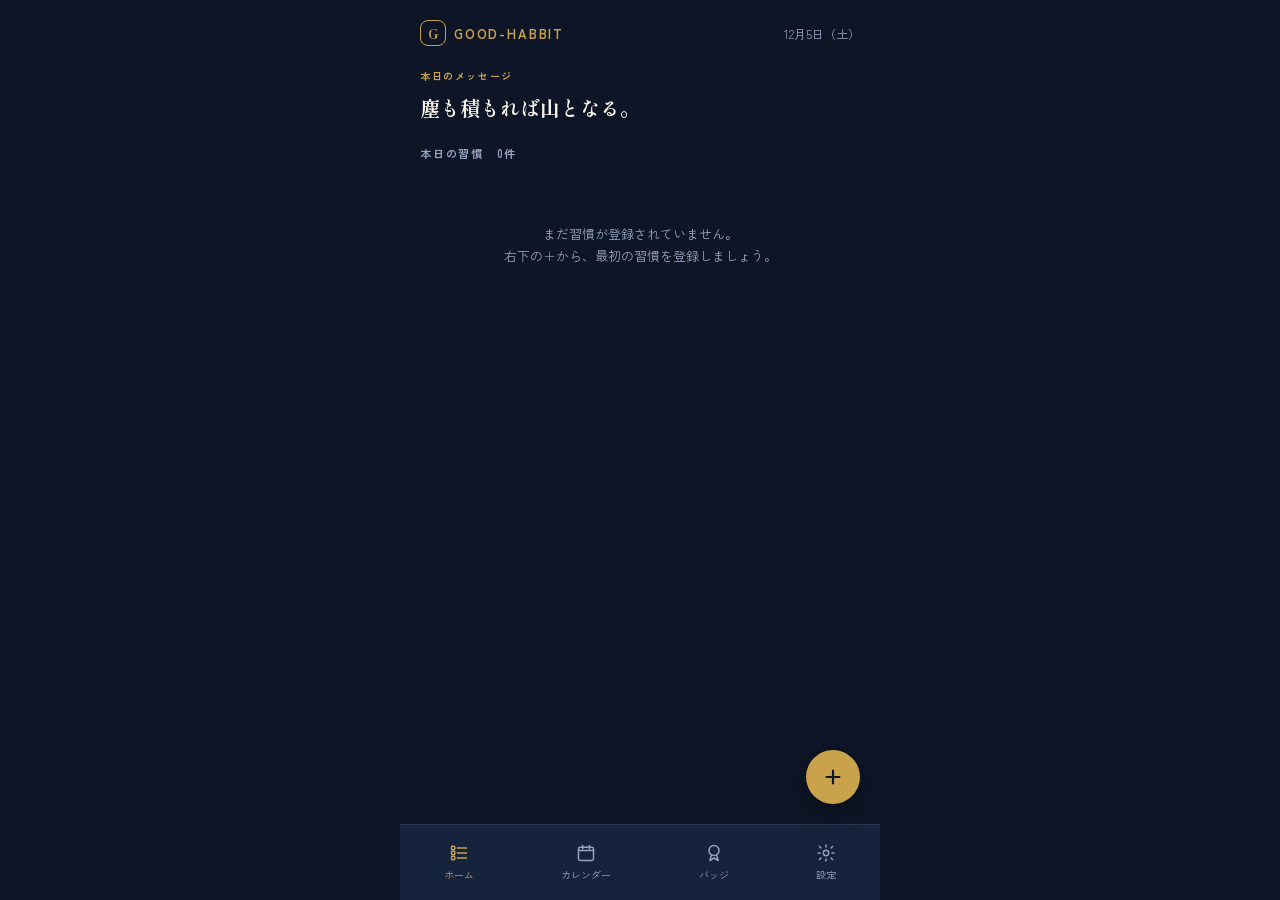
==== index.html @ a2c5f7b4 "Good-Habbit PWA を GitHub Pages で公開できるよう初期コミット Co-Authored-By: Claude Sonnet 5 <noreply@anthropic.com" ====
<!doctype html>
<html lang="ja">
<head>
<meta charset="utf-8">
<meta name="viewport" content="width=device-width, initial-scale=1, viewport-fit=cover">
<title>Good-Habbit</title>
<meta name="description" content="習慣化を助けるアプリ。行動を登録して、習慣になるまで一緒に積み重ねます。">
<meta name="theme-color" content="#0d1526">
<link rel="manifest" href="manifest.json">
<link rel="icon" href="icons/favicon-32.png" sizes="32x32">
<link rel="apple-touch-icon" href="icons/apple-touch-icon.png">
<meta name="mobile-web-app-capable" content="yes">
<meta name="apple-mobile-web-app-capable" content="yes">
<meta name="apple-mobile-web-app-status-bar-style" content="black-translucent">
<meta name="apple-mobile-web-app-title" content="Good-Habbit">
<link rel="stylesheet" href="https://fonts.googleapis.com/css2?family=Shippori+Mincho:wght@500;700;800&family=Zen+Kaku+Gothic+New:wght@400;500;700;900&display=swap">
<link rel="stylesheet" href="css/style.css">
</head>
<body>
<div id="app">

  <div id="toast"></div>

  <!-- ============ ホーム ============ -->
  <section class="screen active" id="screen-home">
    <div class="screen-scroll">
      <div class="brandrow">
        <div class="brand">
          <div class="brand-mark">G</div>
          <div class="brand-word">GOOD-HABBIT</div>
        </div>
        <div class="date-label" id="home-date"></div>
      </div>

      <div id="skipped-banner" class="banner hidden">
        <span id="skipped-banner-icon"></span>
        <span>1分でもやりませんか？昨日できなかった習慣があります。</span>
        <button class="close" id="skipped-banner-close" aria-label="閉じる">×</button>
      </div>

      <div class="msg-card">
        <div class="msg-label">本日のメッセージ</div>
        <div class="msg-main serif" id="home-message"></div>
      </div>

      <div class="section-label" id="habit-count-label"></div>
      <div class="habit-list" id="habit-list"></div>
    </div>

    <button class="fab" id="fab-add" aria-label="習慣を追加"></button>
    <nav class="navbar" data-navbar-for="home"></nav>
  </section>

  <!-- ============ 習慣を追加 ============ -->
  <section class="screen" id="screen-add">
    <div class="screen-scroll">
      <div class="page-header">
        <button class="icon-btn" id="add-back" aria-label="戻る"></button>
        <div class="page-title serif">新しい習慣を追加</div>
      </div>
      <div class="field">
        <label>習慣名</label>
        <input class="text-input" id="add-name-input" placeholder="例）朝の散歩" maxlength="30">
      </div>
      <div class="section-label">習慣化までの日数を選択</div>
      <div class="option-list" id="add-options"></div>
    </div>
    <div class="screen-footer">
      <button class="btn-primary" id="add-submit" disabled>習慣を登録する</button>
    </div>
  </section>

  <!-- ============ 実績・バッジ ============ -->
  <section class="screen" id="screen-badges">
    <div class="screen-scroll">
      <div class="page-title serif">実績・バッジ</div>
      <div class="card">
        <div class="summary-row">
          <div class="summary-count" id="badge-summary-count">0 / 0</div>
          <div class="summary-label">バッジ獲得</div>
        </div>
        <div class="progress-track" style="height:6px; margin-top:8px;">
          <div class="progress-fill" id="badge-summary-fill" style="width:0%"></div>
        </div>
      </div>
      <div id="badges-scroll" style="overflow-y:auto; display:flex; flex-direction:column; gap:16px; padding-bottom:8px;"></div>
    </div>
    <nav class="navbar" data-navbar-for="badges"></nav>
  </section>

  <!-- ============ バッジ詳細 ============ -->
  <section class="screen" id="screen-badge-detail">
    <div class="screen-scroll">
      <div class="page-header">
        <button class="icon-btn" id="badge-detail-back" aria-label="戻る"></button>
        <div class="page-title dim">バッジ詳細</div>
      </div>
      <div id="badge-detail-content"></div>
    </div>
  </section>

  <!-- ============ 達成カレンダー ============ -->
  <section class="screen" id="screen-heatmap">
    <div class="screen-scroll">
      <div class="page-title serif">達成カレンダー</div>
      <div class="month-row">
        <button class="chev" id="month-prev" aria-label="前の月"></button>
        <div class="month-label" id="month-label"></div>
        <button class="chev" id="month-next" aria-label="次の月"></button>
      </div>
      <div class="card calendar-card">
        <div class="weekday-row"><div>月</div><div>火</div><div>水</div><div>木</div><div>金</div><div>土</div><div>日</div></div>
        <div class="day-grid" id="day-grid"></div>
        <div class="legend" id="heatmap-legend">少ない 多い</div>
      </div>
      <div class="stat-row">
        <div class="card stat-card">
          <div class="stat-value" id="stat-streak">0日</div>
          <div class="stat-label">現在の最長ストリーク</div>
        </div>
        <div class="card stat-card">
          <div class="stat-value" id="stat-rate">0%</div>
          <div class="stat-label">今月の達成率</div>
        </div>
      </div>
    </div>
    <nav class="navbar" data-navbar-for="heatmap"></nav>
  </section>

  <!-- ============ 設定 ============ -->
  <section class="screen" id="screen-settings">
    <div class="screen-scroll">
      <div class="page-title serif">設定</div>
      <div>
        <div class="section-label" style="margin-bottom:10px; display:block;">テーマ</div>
        <div class="theme-row" id="theme-row"></div>
      </div>
      <div>
        <div class="section-label" style="margin-bottom:10px; display:block;">リスト更新時刻</div>
        <div class="chip-row" id="reset-hour-row"></div>
      </div>
      <div>
        <div class="section-label" style="margin-bottom:10px; display:block;">通知</div>
        <div class="toggle-card" id="toggle-card"></div>
      </div>
    </div>
    <div class="settings-footer">Good-Habbit v1.0.0</div>
    <nav class="navbar" data-navbar-for="settings"></nav>
  </section>

  <!-- ============ 達成演出（オーバーレイ） ============ -->
  <div id="celebration-overlay">
    <div class="burst"></div>
    <div class="dim-overlay"></div>
    <div id="confetti-holder"></div>
    <div class="celebration-modal">
      <div class="medal" id="celebration-medal"></div>
      <div class="celebration-title serif">おめでとうございます！</div>
      <div class="celebration-sub" id="celebration-sub"></div>
      <div class="celebration-badge-row hidden" id="celebration-badge-row">
        <div class="celebration-badge-icon" id="celebration-badge-icon"></div>
        <div class="celebration-badge-text">
          <div class="celebration-badge-title" id="celebration-badge-title"></div>
          <div class="celebration-badge-sub">バッジコレクションで確認できます</div>
        </div>
      </div>
      <button class="btn-primary" id="celebration-view-badges">実績を見る</button>
      <button class="btn-text" id="celebration-close">閉じる</button>
    </div>
  </div>

</div>

<script src="js/icons.js"></script>
<script src="js/content.js"></script>
<script src="js/badges.js"></script>
<script src="js/storage.js"></script>
<script src="js/logic.js"></script>
<script src="js/notifications.js"></script>
<script src="js/ui.js"></script>
<script src="js/app.js"></script>
</body>
</html>
---- css/style.css ----
/* ==========================================================================
   Good-Habbit — スタイルシート
   テーマは data-theme="classic"（ネイビー×ゴールド／既定）と
   data-theme="modern"（グレー×ブルー）の2種類。設定画面で切り替える。
   ========================================================================== */

:root,
[data-theme="classic"] {
  --bg: #0d1526;
  --surface: #16233d;
  --surface-2: #1f3357;
  --border: rgba(255, 255, 255, 0.09);
  --accent: #c9a24b;
  --accent-bright: #e8c874;
  --accent-ink: #0d1526; /* text color placed ON TOP of accent-colored fills */
  --text: #f5f1e6;
  --text-dim: #94a2ba;
  --flame: #e8834b;
  --bronze: #b8763c;
  --silver: #b9c3ce;
  --silver-ink: #1c2433;
  --danger: #8f2d3a;
  --font-display: 'Shippori Mincho', serif;
  --font-body: 'Zen Kaku Gothic New', sans-serif;
}

[data-theme="modern"] {
  --bg: #f3f5f9;
  --surface: #ffffff;
  --surface-2: #eef1f6;
  --border: #e3e7ee;
  --accent: #3057c9;
  --accent-bright: #4d75e8;
  --accent-ink: #ffffff;
  --text: #1c2433;
  --text-dim: #7c8698;
  --flame: #e07a3f;
  --bronze: #b8763c;
  --silver: #8f9aa8;
  --silver-ink: #ffffff;
  --danger: #b23a4a;
}

* { box-sizing: border-box; }

html, body {
  margin: 0;
  height: 100%;
  background: var(--bg);
  color: var(--text);
  font-family: var(--font-body);
  -webkit-tap-highlight-color: transparent;
}

body {
  overscroll-behavior-y: none;
}

.serif { font-family: var(--font-display); }

button, input {
  font-family: inherit;
  color: inherit;
}

button {
  cursor: pointer;
  background: none;
  border: none;
}

svg { display: block; }

/* ---- App shell ---------------------------------------------------- */

#app {
  max-width: 480px;
  margin: 0 auto;
  height: 100vh;
  height: 100dvh;
  overflow: hidden;
  display: flex;
  flex-direction: column;
  position: relative;
  background: var(--bg);
}

.screen {
  flex: 1;
  display: none;
  flex-direction: column;
  min-height: 0;
}

.screen.active { display: flex; }

.screen-scroll {
  flex: 1;
  min-height: 0;
  overflow-y: auto;
  padding: max(20px, env(safe-area-inset-top)) 20px 24px;
  display: flex;
  flex-direction: column;
  gap: 22px;
}

/* ---- Header patterns ------------------------------------------------ */

.brandrow { display: flex; align-items: center; justify-content: space-between; }
.brand { display: flex; align-items: center; gap: 8px; }
.brand-mark {
  width: 26px; height: 26px; border-radius: 8px; border: 1.6px solid var(--accent);
  display: flex; align-items: center; justify-content: center;
  font-family: var(--font-display); font-weight: 800; color: var(--accent); font-size: 13px;
}
.brand-word { font-size: 13px; letter-spacing: 0.14em; color: var(--accent); font-weight: 700; }
.date-label { font-size: 12px; color: var(--text-dim); }

.page-header { display: flex; align-items: center; gap: 14px; }
.icon-btn {
  width: 32px; height: 32px; border-radius: 8px; background: var(--surface);
  display: flex; align-items: center; justify-content: center; flex: none; color: var(--text);
}
.icon-btn svg { width: 16px; height: 16px; }
.page-title { font-size: 18px; font-weight: 800; }
.page-title.dim { color: var(--text-dim); font-size: 16px; }

/* ---- Message card ---------------------------------------------------- */

.msg-card { display: flex; flex-direction: column; gap: 10px; }
.msg-label { font-size: 10px; letter-spacing: 0.16em; color: var(--accent); font-weight: 700; }
.msg-main { font-size: 20px; line-height: 1.5; font-weight: 700; }

.banner {
  display: flex; align-items: center; gap: 10px; background: var(--surface-2);
  border: 1px solid var(--accent); border-radius: 10px; padding: 12px 14px; font-size: 12.5px;
}
.banner svg { width: 18px; height: 18px; color: var(--accent-bright); flex: none; }
.banner .close { margin-left: auto; color: var(--text-dim); font-size: 16px; line-height: 1; }

/* ---- Habit list -------------------------------------------------------- */

.section-label { font-size: 11px; letter-spacing: 0.16em; color: var(--text-dim); font-weight: 700; }
.habit-list { display: flex; flex-direction: column; gap: 12px; padding-bottom: 8px; }
.habit-empty { font-size: 13px; color: var(--text-dim); text-align: center; padding: 40px 10px; line-height: 1.7; }

.habit-card {
  display: flex; align-items: center; gap: 12px; background: var(--surface);
  border: 1px solid var(--border); border-radius: 10px; padding: 14px;
}
.habit-card.near-done { border-color: var(--accent); box-shadow: 0 0 0 1px var(--accent) inset; }

.check {
  width: 26px; height: 26px; border-radius: 50%; border: 2px solid var(--accent);
  flex: none; display: flex; align-items: center; justify-content: center; color: var(--accent-ink);
}
.check.done { background: var(--accent); }
.check svg { width: 14px; height: 14px; }

.habit-mid { flex: 1; min-width: 0; display: flex; flex-direction: column; gap: 6px; }
.habit-name { font-size: 15px; font-weight: 700; }
.habit-name.done { color: var(--text-dim); text-decoration: line-through; }
.habit-tag { align-self: flex-start; font-size: 10px; color: var(--text-dim); background: var(--surface-2); padding: 2px 8px; border-radius: 999px; }
.progress-track { height: 4px; border-radius: 2px; background: var(--surface-2); overflow: hidden; }
.progress-fill { height: 100%; background: var(--accent); border-radius: 2px; }

.habit-right { flex: none; display: flex; flex-direction: column; align-items: flex-end; gap: 6px; }
.habit-days { font-size: 15px; font-weight: 800; color: var(--accent-bright); }
.habit-days-label { font-size: 9px; color: var(--text-dim); }
.habit-streak { display: flex; align-items: center; gap: 3px; font-size: 11px; color: var(--flame); font-weight: 700; }
.habit-streak svg { width: 13px; height: 13px; }
.habit-remove { flex: none; color: var(--text-dim); }
.habit-remove svg { width: 14px; height: 14px; }

.fab {
  position: absolute; right: 20px; bottom: calc(76px + 20px + env(safe-area-inset-bottom));
  width: 54px; height: 54px; border-radius: 50%; background: var(--accent);
  display: flex; align-items: center; justify-content: center; color: var(--accent-ink);
  box-shadow: 0 8px 20px rgba(0, 0, 0, 0.35); z-index: 5;
}
.fab svg { width: 22px; height: 22px; }

/* ---- Bottom nav -------------------------------------------------------- */

.navbar {
  height: 76px; padding-bottom: env(safe-area-inset-bottom); flex: none; background: var(--surface);
  border-top: 1px solid var(--border); display: flex; align-items: center; justify-content: space-around;
}
.nav-item { display: flex; flex-direction: column; align-items: center; gap: 4px; color: var(--text-dim); font-size: 10px; }
.nav-item svg { width: 20px; height: 20px; }
.nav-item.active { color: var(--accent); }

/* ---- Forms / add habit -------------------------------------------------- */

.field label { display: block; font-size: 11px; letter-spacing: 0.1em; color: var(--text-dim); font-weight: 700; margin-bottom: 8px; }
.text-input {
  width: 100%; background: var(--surface); border: 1px solid var(--border); border-radius: 10px;
  padding: 14px; font-size: 15px; color: var(--text);
}
.text-input::placeholder { color: var(--text-dim); }

.option-list { display: flex; flex-direction: column; gap: 12px; }
.option {
  display: flex; align-items: center; gap: 14px; background: var(--surface);
  border: 1.5px solid var(--border); border-radius: 12px; padding: 14px 16px; text-align: left; width: 100%;
}
.option.selected { border-color: var(--accent); box-shadow: 0 0 0 1px var(--accent) inset; }
.radio { width: 20px; height: 20px; border-radius: 50%; border: 2px solid var(--accent); flex: none; display: flex; align-items: center; justify-content: center; }
.radio .dot { width: 10px; height: 10px; border-radius: 50%; background: var(--accent); }
.option-mid { flex: 1; display: flex; flex-direction: column; gap: 3px; }
.option-name { font-size: 14.5px; font-weight: 700; }
.option-ex { font-size: 11.5px; color: var(--text-dim); }
.option-days { flex: none; font-size: 15px; font-weight: 800; color: var(--accent-bright); }

.screen-footer { flex: none; padding: 16px 20px calc(24px + env(safe-area-inset-bottom)); background: var(--bg); border-top: 1px solid var(--border); }
.btn-primary {
  width: 100%; background: var(--accent); color: var(--accent-ink); border-radius: 10px;
  padding: 15px; font-size: 15px; font-weight: 800;
}
.btn-primary:disabled { opacity: 0.5; }
.btn-text { font-size: 12.5px; color: var(--text-dim); text-align: center; }

/* ---- Cards / summary ----------------------------------------------------- */

.card { background: var(--surface); border: 1px solid var(--border); border-radius: 12px; padding: 16px; }
.summary-row { display: flex; justify-content: space-between; align-items: baseline; }
.summary-count { font-size: 20px; font-weight: 800; color: var(--accent-bright); }
.summary-label { font-size: 11px; color: var(--text-dim); }

/* ---- Badges -------------------------------------------------------------- */

.badge-cat-label { font-size: 10px; letter-spacing: 0.12em; color: var(--text-dim); font-weight: 700; padding-top: 2px; }
.badge-grid { display: grid; grid-template-columns: repeat(2, minmax(0, 1fr)); gap: 12px; margin-top: 10px; }
.badge-tile {
  position: relative; display: flex; flex-direction: column; align-items: center; gap: 8px;
  background: var(--surface); border: 1px solid var(--border); border-radius: 14px; padding: 16px 10px; text-align: center; width: 100%;
}
.badge-tile.locked { opacity: 0.42; }
.badge-icon {
  width: 50px; height: 50px; border-radius: 50%; background: var(--accent);
  display: flex; align-items: center; justify-content: center; position: relative; color: var(--accent-ink);
}
.badge-icon.locked { background: var(--surface-2); color: var(--text-dim); }
.badge-icon.bronze { background: var(--bronze); color: var(--bg); }
.badge-icon.silver { background: var(--silver); color: var(--silver-ink); }
.badge-icon.gold-ring { box-shadow: 0 0 0 3px rgba(232, 200, 116, 0.35); }
.badge-icon svg { width: 24px; height: 24px; }
.badge-count {
  position: absolute; bottom: -3px; right: -3px; background: var(--bg); border: 2px solid var(--surface);
  border-radius: 999px; min-width: 18px; height: 18px; font-size: 9px; font-weight: 800; color: var(--accent-bright);
  display: flex; align-items: center; justify-content: center; padding: 0 4px;
}
.badge-tile.locked .badge-count { color: var(--text-dim); }
.badge-title { font-size: 12px; font-weight: 700; }
.badge-date { font-size: 9.5px; color: var(--text-dim); }

.capstone {
  position: relative; overflow: hidden; border-radius: 16px; padding: 20px 18px; display: flex; align-items: center; gap: 16px;
  background: radial-gradient(120% 160% at 15% 0%, rgba(232, 200, 116, 0.22), transparent 60%), var(--surface);
  border: 1px solid var(--accent); margin-top: 10px; width: 100%; text-align: left;
}
.capstone.earned { background: radial-gradient(120% 160% at 15% 0%, rgba(232, 200, 116, 0.4), transparent 60%), var(--surface); }
.capstone-icon {
  width: 56px; height: 56px; border-radius: 50%; background: linear-gradient(160deg, var(--accent-bright), var(--accent));
  display: flex; align-items: center; justify-content: center; flex: none; opacity: 0.5; color: var(--bg);
}
.capstone.earned .capstone-icon { opacity: 1; }
.capstone-icon svg { width: 28px; height: 28px; }
.capstone-title { font-size: 14px; font-weight: 800; }
.capstone-desc { font-size: 11px; color: var(--text-dim); }

/* ---- Badge detail --------------------------------------------------------- */

.badge-hero { display: flex; flex-direction: column; align-items: center; gap: 14px; }
.ring-wrap { position: relative; width: 132px; height: 132px; display: flex; align-items: center; justify-content: center; }
.ring-wrap svg.ring { position: absolute; inset: 0; transform: rotate(-90deg); }
.ring-track { stroke: var(--surface-2); }
.ring-fill { stroke: var(--accent); stroke-linecap: round; }
.badge-core { width: 88px; height: 88px; border-radius: 50%; display: flex; align-items: center; justify-content: center; }
.badge-core svg { width: 40px; height: 40px; }
.badge-hero-name { font-size: 20px; font-weight: 800; text-align: center; }
.badge-hero-cat { font-size: 10px; letter-spacing: 0.12em; color: var(--accent); font-weight: 700; background: rgba(201, 162, 75, 0.14); padding: 4px 10px; border-radius: 999px; }
.badge-hero-desc { font-size: 13px; color: var(--text-dim); text-align: center; line-height: 1.7; max-width: 280px; }

.progress-card { display: flex; flex-direction: column; gap: 10px; }
.progress-head { display: flex; justify-content: space-between; align-items: baseline; font-size: 12.5px; }
.progress-head b { color: var(--accent-bright); font-size: 15px; }
.progress-track-lg { height: 8px; border-radius: 4px; background: var(--surface-2); overflow: hidden; }
.progress-fill-lg { height: 100%; background: var(--accent); border-radius: 4px; }
.progress-note { font-size: 11.5px; color: var(--text-dim); text-align: center; }

.roadmap { display: flex; flex-direction: column; gap: 12px; }
.roadmap-label { font-size: 11px; letter-spacing: 0.1em; color: var(--text-dim); font-weight: 700; }
.nodes { display: flex; align-items: center; }
.node { display: flex; flex-direction: column; align-items: center; gap: 6px; position: relative; flex: 1; }
.node-circle { width: 36px; height: 36px; border-radius: 50%; background: var(--accent); display: flex; align-items: center; justify-content: center; position: relative; z-index: 1; color: var(--accent-ink); }
.node-circle.current { background: var(--surface-2); box-shadow: 0 0 0 2px var(--accent); color: var(--accent-bright); }
.node-circle.locked { background: var(--surface-2); color: var(--text-dim); }
.node-circle svg { width: 17px; height: 17px; }
.node-label { font-size: 10px; color: var(--text-dim); }
.node-label.current { color: var(--accent-bright); font-weight: 700; }
.connector { position: absolute; top: 18px; left: 50%; width: 100%; height: 2px; background: var(--accent); z-index: 0; }
.connector.dim { background: var(--surface-2); }
.node-check { position: absolute; bottom: -2px; right: -2px; width: 14px; height: 14px; border-radius: 50%; background: var(--bg); border: 1.5px solid var(--accent); display: flex; align-items: center; justify-content: center; color: var(--accent); }
.node-check svg { width: 8px; height: 8px; }

/* ---- Calendar heatmap -------------------------------------------------- */

.month-row { display: flex; align-items: center; justify-content: space-between; }
.month-label { font-size: 15px; font-weight: 700; }
.chev { width: 28px; height: 28px; border-radius: 8px; background: var(--surface); display: flex; align-items: center; justify-content: center; color: var(--text-dim); }
.chev svg { width: 14px; height: 14px; }
.chev:disabled { opacity: 0.35; }

.calendar-card { display: flex; flex-direction: column; gap: 8px; }
.weekday-row { display: grid; grid-template-columns: repeat(7, minmax(0, 1fr)); gap: 6px; }
.weekday-row div { text-align: center; font-size: 10px; color: var(--text-dim); font-weight: 700; }
.day-grid { display: grid; grid-template-columns: repeat(7, minmax(0, 1fr)); gap: 6px; }
.day-cell { aspect-ratio: 1; border-radius: 6px; background: var(--surface-2); position: relative; }
.day-cell span { position: absolute; top: 3px; left: 5px; font-size: 8px; color: var(--text-dim); }
.day-cell.blank { background: transparent; }
.day-cell.l1 { background: rgba(201, 162, 75, 0.28); }
.day-cell.l2 { background: rgba(201, 162, 75, 0.5); }
.day-cell.l3 { background: rgba(201, 162, 75, 0.74); }
.day-cell.l4 { background: var(--accent); }
.day-cell.l3 span, .day-cell.l4 span { color: var(--accent-ink); }
.day-cell.today { box-shadow: 0 0 0 2px var(--accent-bright); }
.legend { display: flex; align-items: center; gap: 6px; justify-content: flex-end; font-size: 10px; color: var(--text-dim); }
.legend .sw { width: 11px; height: 11px; border-radius: 3px; }

.stat-row { display: flex; gap: 12px; }
.stat-card { flex: 1; display: flex; flex-direction: column; gap: 6px; }
.stat-value { font-size: 19px; font-weight: 800; color: var(--accent-bright); display: flex; align-items: center; gap: 5px; }
.stat-value svg { width: 16px; height: 16px; color: var(--flame); }
.stat-label { font-size: 10.5px; color: var(--text-dim); }

/* ---- Settings ------------------------------------------------------------ */

.theme-row { display: flex; flex-direction: column; gap: 10px; }
.theme-option { display: flex; align-items: center; gap: 12px; background: var(--surface); border: 1.5px solid var(--border); border-radius: 12px; padding: 12px 14px; width: 100%; text-align: left; }
.theme-option.selected { border-color: var(--accent); }
.theme-swatch { width: 44px; height: 44px; border-radius: 9px; flex: none; display: flex; overflow: hidden; }
.theme-swatch div { flex: 1; }
.theme-name { font-size: 13.5px; font-weight: 700; flex: 1; }

.chip-row { display: flex; gap: 8px; flex-wrap: wrap; }
.chip { padding: 9px 16px; border-radius: 999px; background: var(--surface); border: 1.5px solid var(--border); font-size: 13px; color: var(--text-dim); font-weight: 700; }
.chip.selected { background: var(--accent); color: var(--accent-ink); border-color: var(--accent); }

.toggle-card { display: flex; flex-direction: column; background: var(--surface); border: 1px solid var(--border); border-radius: 12px; }
.toggle-row { display: flex; align-items: center; gap: 12px; padding: 14px 16px; border-bottom: 1px solid var(--border); width: 100%; text-align: left; }
.toggle-row:last-child { border-bottom: none; }
.toggle-mid { flex: 1; display: flex; flex-direction: column; gap: 3px; }
.toggle-name { font-size: 13.5px; font-weight: 700; }
.toggle-desc { font-size: 11px; color: var(--text-dim); }
.toggle { width: 42px; height: 24px; border-radius: 999px; background: var(--surface-2); display: flex; align-items: center; padding: 3px; flex: none; justify-content: flex-start; transition: background 0.15s; }
.toggle.on { background: var(--accent); justify-content: flex-end; }
.toggle-knob { width: 18px; height: 18px; border-radius: 50%; background: var(--text); transition: transform 0.15s; }

.settings-footer { flex: none; padding: 14px 0 22px; text-align: center; font-size: 11px; color: var(--text-dim); }

/* ---- Celebration overlay --------------------------------------------------- */

#celebration-overlay {
  position: fixed; inset: 0; display: none; align-items: center; justify-content: center; padding: 28px;
  z-index: 50; background: transparent;
}
#celebration-overlay.active { display: flex; }
.burst {
  position: absolute; inset: 0;
  background: repeating-conic-gradient(from 0deg, rgba(201, 162, 75, 0.16) 0deg 4deg, transparent 4deg 16deg);
  -webkit-mask-image: radial-gradient(circle at 50% 40%, black 0%, black 35%, transparent 68%);
  mask-image: radial-gradient(circle at 50% 40%, black 0%, black 35%, transparent 68%);
}
.dim-overlay { position: absolute; inset: 0; background: radial-gradient(circle at 50% 38%, rgba(13, 21, 38, 0.15), rgba(13, 21, 38, 0.9) 70%); }
.confetti { position: absolute; border-radius: 2px; }
.celebration-modal {
  position: relative; width: 100%; max-width: 340px; background: var(--surface); border: 1px solid var(--border);
  border-radius: 18px; padding: 30px 26px 26px; display: flex; flex-direction: column; align-items: center; gap: 14px;
  box-shadow: 0 24px 60px rgba(0, 0, 0, 0.5); z-index: 1;
}
.medal { width: 64px; height: 64px; border-radius: 50%; background: var(--accent); display: flex; align-items: center; justify-content: center; box-shadow: 0 0 0 6px rgba(201, 162, 75, 0.18); color: var(--accent-ink); }
.medal svg { width: 32px; height: 32px; }
.celebration-title { font-size: 21px; font-weight: 800; text-align: center; }
.celebration-sub { font-size: 13.5px; color: var(--text-dim); text-align: center; line-height: 1.6; }
.celebration-badge-row { display: flex; align-items: center; gap: 10px; background: var(--surface-2); border-radius: 12px; padding: 10px 14px; width: 100%; }
.celebration-badge-icon { width: 34px; height: 34px; border-radius: 50%; background: var(--accent); display: flex; align-items: center; justify-content: center; flex: none; color: var(--accent-ink); }
.celebration-badge-icon svg { width: 17px; height: 17px; }
.celebration-badge-text { display: flex; flex-direction: column; gap: 2px; }
.celebration-badge-title { font-size: 12.5px; font-weight: 700; }
.celebration-badge-sub { font-size: 10.5px; color: var(--text-dim); }

/* ---- Toast (inactivity / misc feedback) ------------------------------------ */

#toast {
  position: fixed; left: 50%; bottom: calc(96px + env(safe-area-inset-bottom)); transform: translate(-50%, 12px);
  background: var(--surface); border: 1px solid var(--border); color: var(--text); padding: 12px 18px;
  border-radius: 999px; font-size: 12.5px; box-shadow: 0 10px 24px rgba(0, 0, 0, 0.3); opacity: 0; pointer-events: none;
  transition: opacity 0.2s, transform 0.2s; z-index: 60; max-width: 90%; text-align: center;
}
#toast.show { opacity: 1; transform: translate(-50%, 0); }

/* ---- Utility -------------------------------------------------------------- */

.hidden { display: none !important; }
::-webkit-scrollbar { width: 0; height: 0; }
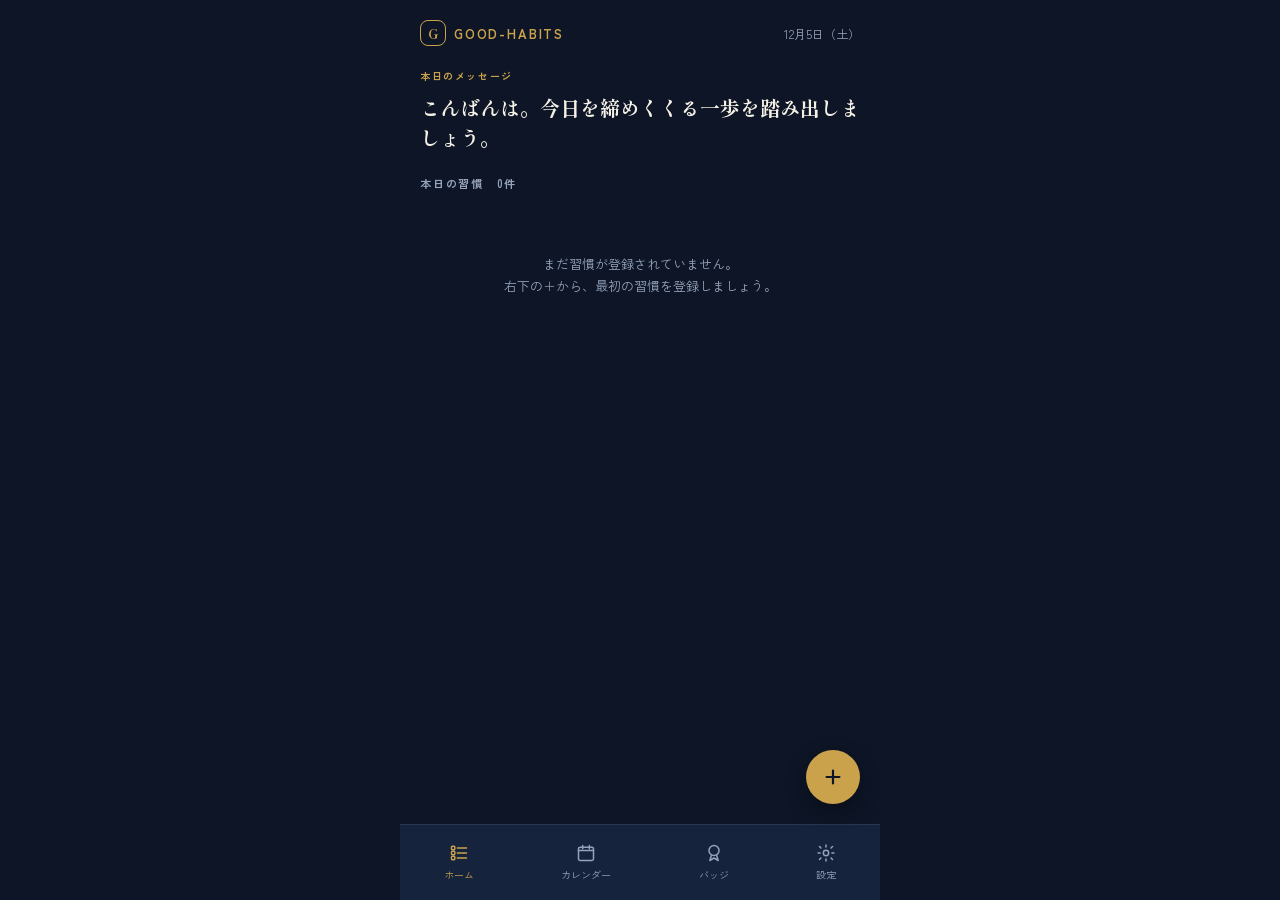
==== commit a709ba66: "アプリ名を Good-Habbit から Good-Habits に修正 スペルミスの訂正。表示名・PWAマニフェスト・Service Workerキャッシュ名・ localStorageキー・ドキュ" ====
--- a/index.html
+++ b/index.html
@@ -3,7 +3,7 @@
 <head>
 <meta charset="utf-8">
 <meta name="viewport" content="width=device-width, initial-scale=1, viewport-fit=cover">
-<title>Good-Habbit</title>
+<title>Good-Habits</title>
 <meta name="description" content="習慣化を助けるアプリ。行動を登録して、習慣になるまで一緒に積み重ねます。">
 <meta name="theme-color" content="#0d1526">
 <link rel="manifest" href="manifest.json">
@@ -12,7 +12,7 @@
 <meta name="mobile-web-app-capable" content="yes">
 <meta name="apple-mobile-web-app-capable" content="yes">
 <meta name="apple-mobile-web-app-status-bar-style" content="black-translucent">
-<meta name="apple-mobile-web-app-title" content="Good-Habbit">
+<meta name="apple-mobile-web-app-title" content="Good-Habits">
 <link rel="stylesheet" href="https://fonts.googleapis.com/css2?family=Shippori+Mincho:wght@500;700;800&family=Zen+Kaku+Gothic+New:wght@400;500;700;900&display=swap">
 <link rel="stylesheet" href="css/style.css">
 </head>
@@ -27,7 +27,7 @@
       <div class="brandrow">
         <div class="brand">
           <div class="brand-mark">G</div>
-          <div class="brand-word">GOOD-HABBIT</div>
+          <div class="brand-word">GOOD-HABITS</div>
         </div>
         <div class="date-label" id="home-date"></div>
       </div>
@@ -144,7 +144,7 @@
         <div class="toggle-card" id="toggle-card"></div>
       </div>
     </div>
-    <div class="settings-footer">Good-Habbit v1.0.0</div>
+    <div class="settings-footer">Good-Habits v1.0.0</div>
     <nav class="navbar" data-navbar-for="settings"></nav>
   </section>
 
--- a/css/style.css
+++ b/css/style.css
@@ -1,5 +1,5 @@
 /* ==========================================================================
-   Good-Habbit — スタイルシート
+   Good-Habits — スタイルシート
    テーマは data-theme="classic"（ネイビー×ゴールド／既定）と
    data-theme="modern"（グレー×ブルー）の2種類。設定画面で切り替える。
    ========================================================================== */
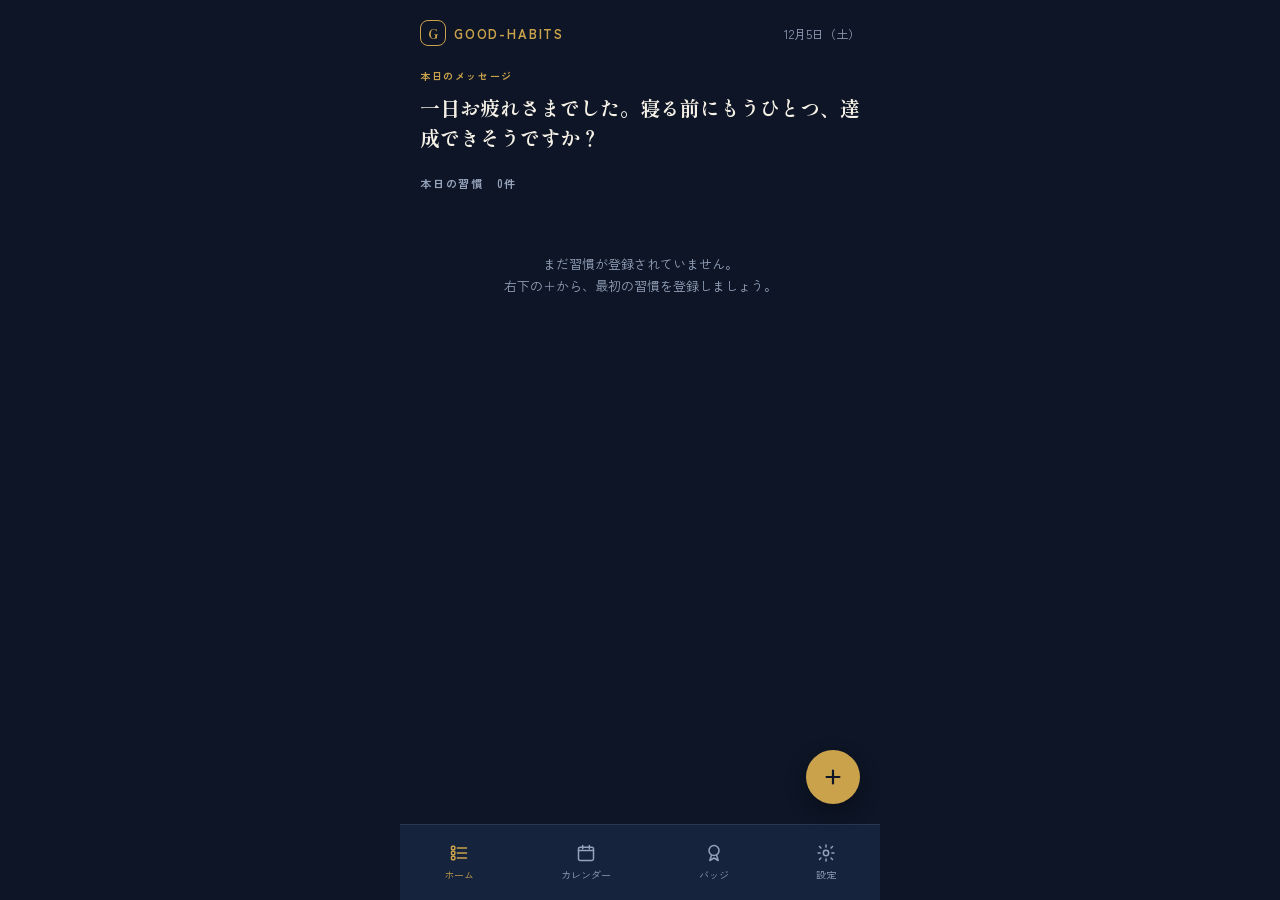
==== commit 20a1fa5e: "データのバックアップ機能（エクスポート／復元）を追加 設定画面に「データのバックアップ」セクションを新設。 - 書き出し: JSONファイルのダウンロード / クリップボードへコピー - 復元: ファ" ====
--- a/index.html
+++ b/index.html
@@ -143,8 +143,12 @@
         <div class="section-label" style="margin-bottom:10px; display:block;">通知</div>
         <div class="toggle-card" id="toggle-card"></div>
       </div>
+      <div>
+        <div class="section-label" style="margin-bottom:10px; display:block;">データのバックアップ</div>
+        <div id="backup-card"></div>
+      </div>
     </div>
-    <div class="settings-footer">Good-Habits v1.0.0</div>
+    <div class="settings-footer">Good-Habits v1.1.0</div>
     <nav class="navbar" data-navbar-for="settings"></nav>
   </section>
 
@@ -176,7 +180,6 @@
 <script src="js/badges.js"></script>
 <script src="js/storage.js"></script>
 <script src="js/logic.js"></script>
-<script src="js/notifications.js"></script>
 <script src="js/ui.js"></script>
 <script src="js/app.js"></script>
 </body>
--- a/css/style.css
+++ b/css/style.css
@@ -220,6 +220,15 @@
 .btn-primary:disabled { opacity: 0.5; }
 .btn-text { font-size: 12.5px; color: var(--text-dim); text-align: center; }
 
+.backup-desc { font-size: 12px; color: var(--text-dim); line-height: 1.7; }
+.backup-btns { display: flex; gap: 10px; margin-top: 10px; }
+.btn-sub {
+  flex: 1; display: flex; align-items: center; justify-content: center;
+  background: var(--surface); border: 1px solid var(--border); border-radius: 10px;
+  padding: 12px; font-size: 13px; font-weight: 700; color: var(--text); text-align: center;
+}
+.btn-sub:active { border-color: var(--accent); }
+
 /* ---- Cards / summary ----------------------------------------------------- */
 
 .card { background: var(--surface); border: 1px solid var(--border); border-radius: 12px; padding: 16px; }
